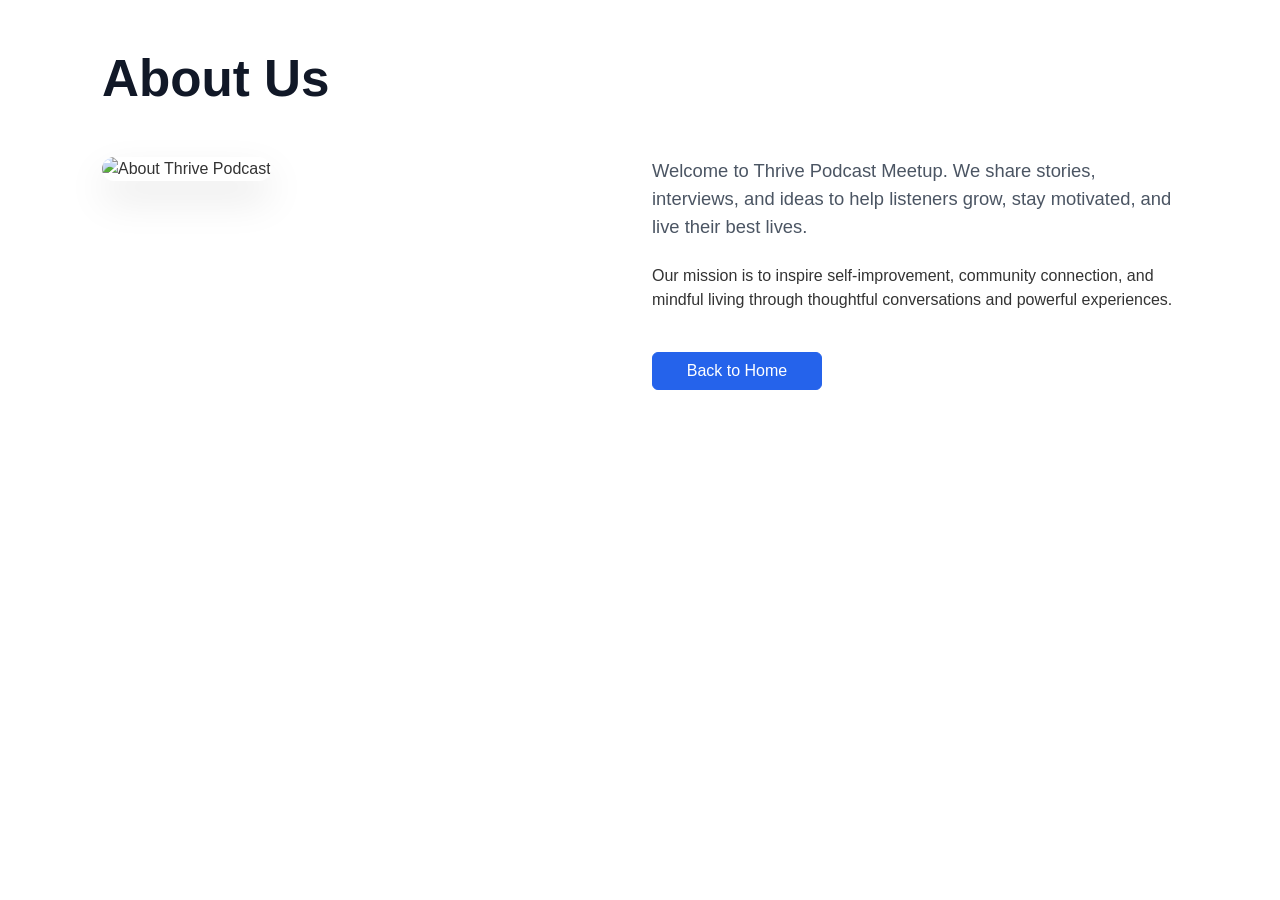
==== about.html @ 92c032d2 "podcast" ====
<!DOCTYPE html>
<html lang="en">
    <head>
        <meta charset="UTF-8">
        <meta name="viewport" content="width=device-width, initial-scale=1.0">
        <link href="https://cdn.jsdelivr.net/npm/bootstrap@5.3.7/dist/css/bootstrap.min.css" rel="stylesheet">
        <link rel="stylesheet" href="index.css">
        <title>About Us - Thrive Podcast Meetup</title>
    </head>
    <body>
        <div class="container py-5">
            <div class="row align-items-start g-4">
                <h1 class="mb-4">About Us</h1>
                <div class="col-12 col-lg-6">
                    <img src="https://images.unsplash.com/photo-1517248135467-4c7edcad34c4?auto=format&fit=crop&w=1200&q=80" alt="About Thrive Podcast" class="page-image mb-4 rounded-4" />
                </div>
                <div class="col-12 col-lg-6">
                    
                    <p class="lead">Welcome to Thrive Podcast Meetup. We share stories, interviews, and ideas to help listeners grow, stay motivated, and live their best lives.</p>
                    <p>Our mission is to inspire self-improvement, community connection, and mindful living through thoughtful conversations and powerful experiences.</p>
                    <a class="btn btn-primary mt-4" href="index.html">Back to Home</a>
                </div>
            </div>
        </div>
    </body>
    <script src="https://cdn.jsdelivr.net/npm/bootstrap@5.3.7/dist/js/bootstrap.bundle.min.js"></script>
</html>
---- index.css ----
* {
  box-sizing: border-box;
}

body {
  font-family: 'Segoe UI', Tahoma, Geneva, Verdana, sans-serif;
  color: #333;
  margin: 0;
  padding: 0;
}

/* Navbar Styling */
.navbar {
  padding: 1rem 0;
}

.navbar-brand {
  font-size: clamp(1rem, 3vw, 1.3rem);
  font-weight: 700;
  letter-spacing: 0.5px;
}

.logoT {
  color: #ffffff;
  background-color: black;
  font-family: Arial, Helvetica, sans-serif;
  font-size: 24px;
  font-weight: bold;
  padding: 5px 10px;
  border-radius: 5px;
  text-align: center;
  display: inline-block;
  margin-right: 0.5rem;
}

.navbar-nav .nav-link {
  font-size: clamp(0.9rem, 2vw, 1.1rem);
  font-weight: 600;
  margin: 0.5rem 0.5rem;
}

/* Hero Section */
.hero-section {
  padding: 2rem 0 2rem;
}

.hero-left {
  display: flex;
  flex-direction: column;
  gap: 1.5rem;
  margin-bottom: 2rem;
}

.hero-main-image {
  width: 100%;
  max-width: 480px;
  height: auto;
  border-radius: 24px;
  object-fit: cover;
  box-shadow: 0 18px 50px rgba(0, 0, 0, 0.08);
  margin: 0 auto;
}

.hero-right {
  display: flex;
  flex-direction: column;
  justify-content: center;
  gap: 1.5rem;
}

.head {
  font-size: clamp(2rem, 5vw, 4.8rem);
  font-weight: 800;
  line-height: 1.1;
  letter-spacing: -0.04em;
  margin: 0;
}

.para_0 {
  font-size: clamp(1rem, 2vw, 1.2rem);
  font-weight: 500;
  color: #4a4a4a;
  line-height: 1.8;
  margin: 0 0 1.5rem;
}

.episode-card {
  display: flex;
  align-items: center;
  gap: 1rem;
  padding: 1rem;
  border-radius: 20px;
  background: #ffffff;
  border: 1px solid rgba(0, 0, 0, 0.06);
  box-shadow: 0 20px 40px rgba(0, 0, 0, 0.04);
}

.episode-image {
  width: 100px;
  height: 100px;
  border-radius: 16px;
  object-fit: cover;
  flex-shrink: 0;
}

/* Episode artwork: mobile-first small, larger on desktops */
.tata {
  width: 56px;
  height: auto;
  border-radius: 12px;
  object-fit: cover;
  flex-shrink: 0;
}

@media (min-width: 992px) {
  .tata {
    width: 140px;
  }
}

.episode-text {
  min-width: 0;
  flex: 1;
}

.para_1 {
  font-size: clamp(0.95rem, 2vw, 1.05rem);
  font-weight: 700;
  margin: 0 0 0.5rem;
}

.episode-description {
  margin: 0;
  color: #6b6b6b;
  font-size: clamp(0.9rem, 1.5vw, 1rem);
  line-height: 1.6;
}

.action-row {
  display: flex;
  flex-direction: column;
  gap: 1rem;
  margin-top: 1.5rem;
}

.play-btn {
  border-radius: 999px;
  padding: 0.75rem 1.25rem;
  font-weight: 700;
  font-size: clamp(0.9rem, 2vw, 1rem);
  box-shadow: 0 18px 40px rgba(37, 99, 235, 0.18);
  width: 80px;
  display: flex;
  height:40px;
  align-items: center;
  gap: 0.5rem;
}
.tata{
  /* keep default sizing from earlier rules; avoid forcing a fixed height */
  height: 130px;
  width: auto;
  border-radius: 10px;
}
.button_style{
  background-color:#ddf5d5;
  border-width:0px;
  color:black;
  border-radius:20px;
  padding:10px 20px;
  font-weight:bold;
  width: fit-content;
  text-decoration: none;
}

.bg-con{
  background-color:#ffffff;
  display: flex;
  flex-direction: column;
  gap: 0.75rem;
  padding: 1rem;
  border-radius: 12px;
  box-shadow: 0 4px 12px rgba(0, 0, 0, 0.08);
  height: 100%;
}

.playepi{
  width: 100%;
  aspect-ratio: 1 / 1;
  object-fit: cover;
  border-radius: 8px;
}

.podcast-cards-section {
  padding: 2rem 0;
}

@media (max-width: 768px) {
  .podcast-cards-section {
    padding: 1.5rem 0;
  }
  
  .bg-con {
    padding: 0.75rem;
    gap: 0.5rem;
  }
  
  .button_style {
    padding: 8px 16px;
    font-size: 0.85rem;
  }
}

@media (max-width: 576px) {
  .bg-con {
    padding: 0.75rem;
  }
  
  .button_style {
    padding: 8px 16px;
    font-size: 0.8rem;
  }
}
.listen-on {
  display: flex;
  align-items: center;
  gap: 1rem;
  flex-wrap: wrap;
}

.listen-label {
  font-size: clamp(0.9rem, 2vw, 1rem);
  font-weight: 700;
  color: #444;
}

.platform-icon {
  width: 36px;
  height: 36px;
  object-fit: contain;
}

.stat-card {
  background: #ffffff;
  padding: 1.5rem 1rem;
  border-radius: 16px;
  box-shadow: 0 12px 30px rgba(0, 0, 0, 0.08);
  text-align: center;
}

.stat-card-alt {
  background: #f5f5f5;
}

.stat-label {
  font-size: 0.9rem;
  color: #888;
  margin: 0 0 0.5rem;
}

.stat-value {
  font-size: clamp(1.5rem, 3vw, 2rem);
  font-weight: 800;
  margin: 0;
  color: #2563eb;
}

.stats-row {
  display: grid;
  grid-template-columns: 1fr 1fr;
  gap: 1rem;
}

/* Meetup Section */
.meetup-section {
  padding: 2rem 0;
}

.meetup-image-wrap {
  text-align: center;
  margin-bottom: 2rem;
}

.meeting_image {
  width: 100%;
  height: auto;
  border-radius: 20px;
  object-fit: cover;
  box-shadow: 0 18px 50px rgba(0, 0, 0, 0.08);
}

.meetup-details {
  display: flex;
  flex-direction: column;
  gap: 1.5rem;
}

.head_meet {
  font-size: clamp(1.8rem, 4vw, 2.8rem);
  font-weight: 700;
  text-align: center;
  text-align: sm-start;
  margin: 0;
}

.gallery-grid {
  display: flex;
  flex-wrap: nowrap;
  justify-content: center;
  gap: 1rem;
  margin: 1.5rem 0;
  align-items: center;
}

.meet_1 {
  flex: 1;
  min-width: 0;
  aspect-ratio: 4 / 3;
  border-radius: 10px;
  object-fit: cover;
  box-shadow: 0 8px 24px rgba(0, 0, 0, 0.1);
}

/* Team Section */
.team-section {
  padding: 2rem 0;
}

.bg-color_all {
  background-color: #ddf5d5;
  border-radius: 15px;
  display: flex;
  flex-direction: column;
  transition: transform 0.3s ease, box-shadow 0.3s ease;
}

.bg-color_all:hover {
  transform: translateY(-8px);
  box-shadow: 0 20px 40px rgba(0, 0, 0, 0.1);
}

.ethan {
  font-size: clamp(1.3rem, 3vw, 1.8rem);
  font-weight: 700;
  color: #000;
  margin: 0;
}

.para_ethan {
  color: #000;
  font-size: clamp(0.9rem, 1.5vw, 1.05rem);
  line-height: 1.7;
  margin: 0;
}

.images {
  width: 100%;
  height: auto;
  border-radius: 10px;
  object-fit: cover;
  margin-top: 1rem;
}

/* Live Section */
.live-section {
  padding: 2rem 0;
  margin-bottom: 2rem;
}

.badge-text {
  display: inline-block;
  background: #eef4ff;
  color: #2563eb;
  border-radius: 999px;
  padding: 0.45rem 1rem;
  font-weight: 700;
  letter-spacing: 0.02em;
  font-size: 0.85rem;
  margin-bottom: 1rem;
}

.meetup-title {
  font-size: clamp(1.8rem, 4vw, 3.5rem);
  font-weight: 800;
  margin: 0 0 1rem;
}

.live-card {
  background: #f9f9f9;
  border: 1px solid #eee;
}

.meta-card {
  display: flex;
  justify-content: space-between;
  padding: 1rem;
  background: #fff;
  border-radius: 10px;
  font-size: clamp(0.9rem, 1.5vw, 1rem);
}

.meta-card strong {
  color: #333;
  font-weight: 700;
}

.meta-card span {
  color: #666;
  margin-left: 0.5rem;
}

.meetup-btn {
  border-radius: 999px;
  padding: 0.85rem 1.5rem;
  font-weight: 700;
  font-size: clamp(0.9rem, 1.5vw, 1rem);
  box-shadow: 0 18px 40px rgba(37, 99, 235, 0.18);
}

.live-note {
  font-size: clamp(0.85rem, 1.5vw, 0.95rem);
  color: #666;
}

/* Mobile Responsive - Extra Small Devices (up to 576px) */
@media (max-width: 575.98px) {
  .container {
    padding: 0 1rem;
  }

  .navbar {
    padding: 0.75rem 0;
  }

  .hero-section {
    padding: 1rem 0;
  }

  .hero-left,
  .hero-right {
    gap: 1rem;
  }

  .episode-card {
    flex-direction: column;
    text-align: left;
    padding: 0.75rem;
  }

  .episode-image,
  .tata {
    width: 80px;
    height: 80px;
    object-fit: cover;
    margin: 0 0 0.5rem 0;
  }

  .action-row {
    flex-direction: column;
    align-items: stretch;
  }

  .play-btn {
    width: 100%;
    justify-content: center;
  }

  .listen-on {
    justify-content: center;
  }

  .meet_1 {
    flex: 1;
    min-width: 0;
    aspect-ratio: 4 / 3;
  }

  .stats-row {
    margin-top: 1rem;
  }

  .meetup-section {
    padding: 1.5rem 0;
  }

  .head_meet {
    text-align: center;
  }

  .gallery-grid {
    justify-content: center;
  }

  .team-section {
    padding: 1.5rem 0;
  }

  .bg-color_all {
    margin: 0 0 1rem;
    padding: 1.5rem !important;
  }

  .live-section {
    padding: 1.5rem 0;
  }

  .meta-card {
    flex-direction: column;
    gap: 0.5rem;
  }
}

/* Tablet Devices (576px to 991px) */
@media (min-width: 576px) and (max-width: 991.98px) {
  .container {
    padding: 0 1.5rem;
  }

  .hero-section {
    padding: 2rem 0;
  }

  .episode-card {
    padding: 1.25rem;
  }

  .episode-image {
    width: 100px;
    height: 100px;
  }

  .meet_1 {
    flex: 1;
    min-width: 0;
    aspect-ratio: 4 / 3;
  }

  .meetup-section {
    padding: 2rem 0;
  }

  .gallery-grid {
    gap: 1rem;
  }

  .bg-color_all {
    margin: 0;
  }

  .head_meet {
    text-align: left;
  }
}

/* Desktop/Laptop (992px and above) */
@media (min-width: 992px) {
  .container {
    padding: 0 2rem;
  }

  .hero-section {
    padding: 4rem 0 2rem;
  }

  .hero-left {
    gap: 1.8rem;
  }

  .hero-right {
    gap: 1.8rem;
  }

  .action-row {
    flex-direction: row;
    align-items: center;
  }

  .play-btn {
    width: auto;
  }

  .episode-card {
    padding: 1.5rem;
  }

  .meetup-section {
    padding: 3rem 0 2rem;
  }

  .meet_1 {
    flex: 1;
    min-width: 0;
    aspect-ratio: 4 / 3;
  }

  .gallery-grid {
    justify-content: flex-start;
  }

  .head_meet {
    text-align: left;
  }

  .team-section {
    padding: 3rem 0;
  }

  .bg-color_all {
    margin: 0;
  }

  .live-section {
    padding: 3rem 0;
  }
}

/* Touch-Friendly Button Sizes for Mobile */
@media (hover: none) and (pointer: coarse) {
  .play-btn,
  .meetup-btn {
    padding: 1rem 1.5rem;
    min-height: 48px;
  }
}

/* Print Stylesheet */
@media print {
  .navbar,
  .play-btn,
  .meetup-btn,
  .listen-on {
    display: none;
  }
}

.ethan{
  color:black;
  text-align:center;
  font-size:25px;
  font-weight: bold;
  padding:10px;
}
.images{
  height:200px;
  width:100%;
  border-radius:10px;
}
.meta-card {
  display: flex;
  flex-direction: column;
  gap: 0.35rem;
  padding: 1rem 1.2rem;
  border-radius: 20px;
  background: #e3f2fd;
  border: 1px solid rgba(37, 99, 235, 0.12);
}
.meta-card strong {
  color: #111827;
}
.meta-card span {
  color: #374151;
}
.meetup-btn {
  width: fit-content;
  border-radius: 999px;
  padding: 0.95rem 1.7rem;
}
.meetup-gallery {
  border-top: 1px solid #e5e7eb;
  padding-top: 2rem;
}
.gallery-title {
  margin: 0;
  font-size: 1.75rem;
  font-weight: 700;
}
.gallery-nav .icon-btn {
  border: 1px solid #d1d5db;
  background: #fff;
  color: #111827;
  width: 42px;
  height: 42px;
  border-radius: 50%;
  display: inline-flex;
  align-items: center;
  justify-content: center;
}
.gallery-row {
  gap: 1rem;
}
.meeting_image {
  width: 100%;
  max-width: 560px;
  height: auto;
  border-radius: 24px;
}
.meet {
  height: 140px;
  width: 140px;
  border-radius: 18px;
  margin: 0;
  object-fit: cover;
}

.live-section {
  padding-bottom: 2rem;
}

.live-card {
  background: #ffffff;
  border-radius: 24px;
  box-shadow: 0 24px 60px rgba(15, 23, 42, 0.08);
}

.live-note {
  margin: 0;
  color: #4b5563;
  font-size: 1rem;
  max-width: 520px;
}

.stat-card {
  background-color: #f2f2f2;
  border-radius: 24px;
  padding: 1.5rem 1.4rem;
  min-height: 140px;
 
  display: flex;
  flex-direction: column;
  justify-content: center;
}
.stat-card-alt {
  background-color: #cbe6d4;
}
.stat-label {
  margin: 0 0 0.5rem;
  font-size: 0.95rem;
  font-weight: 600;
  color: #666;
}
.stat-value {
  margin: 0;
  font-size: 2.4rem;
  line-height: 1;
  font-weight: 800;
}
.bg-color,
.bg-color_1,
.head_340,
.para_340,
.you_image,
.custom {
  display: none;
}
@media (max-width: 1200px) {
  .hero-section {
    padding-top: 3rem;
  }
  .hero-main-image {
    max-height: 620px;
  }
  .stat-card {
    min-height: 130px;
  }
}
@media (max-width: 992px) {
  .hero-section {
    padding-top: 2.5rem;
  }
  .hero-right {
    gap: 1.5rem;
  }
  .episode-card {
    flex-wrap: wrap;
  }
  .episode-image {
    width: 100%;
    max-width: 220px;
  }
  .action-row {
    width: 100%;
    justify-content: flex-start;
  }
  .play-btn {
    width: 100%;
    justify-content: center;
  }
  .meeting_image {
    max-width: 100%;
  }
}
@media (max-width: 768px) {
  .gallery-grid {
    justify-content: center;
  }
  .meet_1 {
    flex: 1;
    min-width: 0;
    aspect-ratio: 4 / 3;
  }
  .hero-section {
    padding-top: 2rem;
  }
  .hero-left,
  .hero-right {
    gap: 1.3rem;
  }
  .episode-card {
    flex-direction: column;
    align-items: stretch;
  }
  .hero-main-image {
    border-radius: 20px;
  }
  .listen-on {
    justify-content: flex-start;
  }
}
@media (max-width: 576px) {
  .hero-section {
    padding-top: 1.5rem;
  }
  .hero-left,
  .hero-right {
    gap: 1rem;
  }
  .head {
    font-size: 2.3rem;
  }
  .head_meet {
    font-size: 2rem;
  }
  .para_0 {
    font-size: 1rem;
    max-width: 100%;
  }
  .episode-card {
    padding: 1rem;
    gap: 0.9rem;
    flex-direction: column;
    align-items: stretch;
  }
  .episode-image {
    width: 100%;
    max-width: 100%;
    height: auto;
  }
  .listen-on {
    justify-content: flex-start;
    width: 100%;
  }
  .play-btn {
    width: 100%;
    justify-content: center;
  }
  .stat-card {
    padding: 1.2rem 1rem;
    min-height: auto;
  }
  .stats-row {
    display: grid;
    grid-template-columns: 1fr;
    gap: 1rem;
  }
  .navbar-brand {
    font-size: 1.1rem;
  }
  .navbar-nav .nav-link {
    font-size: 0.95rem;
  }
  .platform-icon {
    width: 30px;
    height: 30px;
  }
  .meet_1 {
    width: 100%;
  }
}
@media (min-width: 1400px) {
  .hero-section {
    padding: 5rem 0 3rem;
  }
  .hero-main-image {
    max-height: 620px;
  }
  .meeting_image {
    max-width: 520px;
  }
  .head {
    font-size: clamp(3.2rem, 4vw, 5.2rem);
  }
  .stat-card {
    padding: 1.75rem 1.6rem;
    min-height: 160px;
  }
}
.color_43{
  color:black;
}

.page-image {
  width: 100%;
  max-width: 900px;
  height: auto;
  object-fit: cover;
  box-shadow: 0 18px 40px rgba(0, 0, 0, 0.1);
}

@media (min-width: 1400px) {
  .page-image {
    max-width: 760px;
  }
}

/* New page styling for about/blog/collaborate/live pages */
.container.py-5 {
  padding-top: 4rem;
  padding-bottom: 4rem;
}

.container.py-5 h1 {
  font-size: clamp(2.5rem, 4vw, 3.4rem);
  font-weight: 800;
  color: #111827;
  margin-bottom: 1rem;
}

.container.py-5 p.lead {
  font-size: clamp(1rem, 1.5vw, 1.15rem);
  color: #4b5563;
  max-width: 760px;
  margin-bottom: 1.5rem;
}

.container.py-5 ul {
  margin: 1rem 0 1.5rem 1.3rem;
  padding-left: 0;
  color: #4b5563;
}

.container.py-5 ul li {
  margin-bottom: 0.75rem;
  line-height: 1.8;
}

.container.py-5 a.btn {
  min-width: 170px;
}

.container.py-5 a.btn.btn-primary {
  background-color: #2563eb;
  border-color: #2563eb;
}

.container.py-5 a.btn.btn-primary:hover {
  background-color: #1d4ed8;
  border-color: #1d4ed8;
}
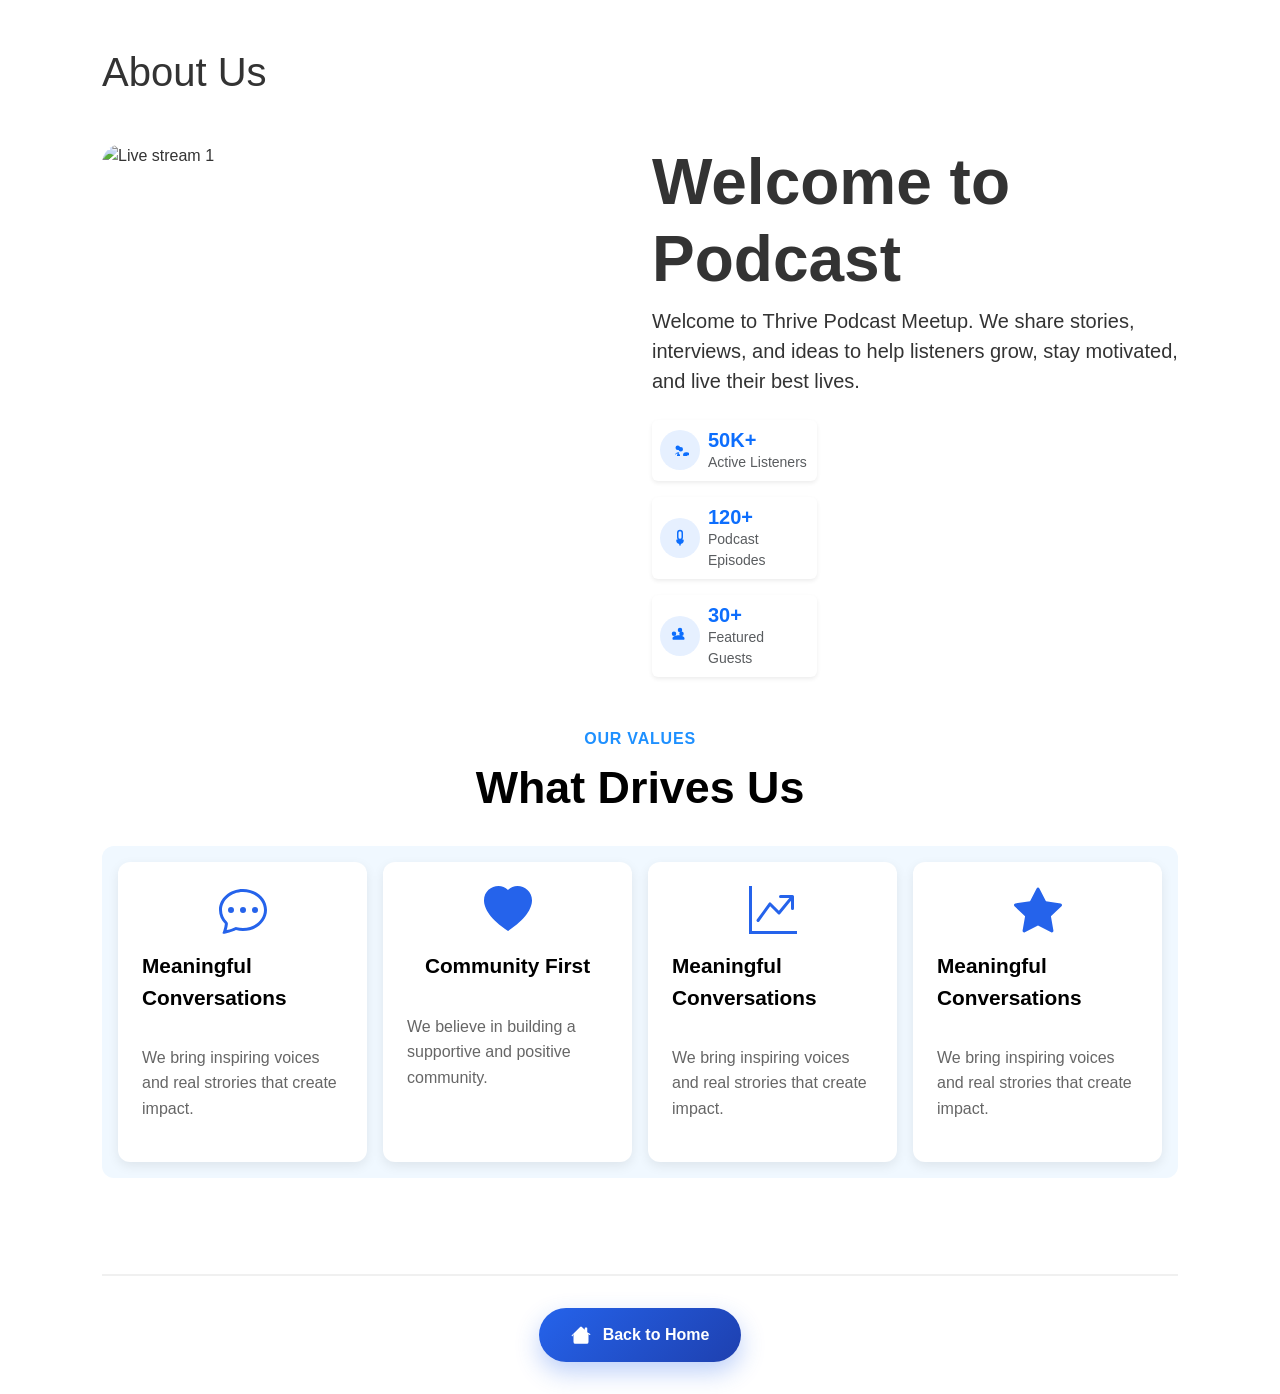
==== commit db095700: "Updated podcast website" ====
--- a/about.html
+++ b/about.html
@@ -12,14 +12,130 @@
             <div class="row align-items-start g-4">
                 <h1 class="mb-4">About Us</h1>
                 <div class="col-12 col-lg-6">
-                    <img src="https://images.unsplash.com/photo-1517248135467-4c7edcad34c4?auto=format&fit=crop&w=1200&q=80" alt="About Thrive Podcast" class="page-image mb-4 rounded-4" />
+                    <div id="carouselExampleControls" class="carousel slide" data-bs-ride="carousel">
+                      <div class="carousel-inner">
+                        <div class="carousel-item active">
+                          <img src="https://res.cloudinary.com/dxd5ujuu9/image/upload/v1781422920/Screenshot_2026-06-14-13-10-06-31_96b26121e545231a3c569311a54cda96_tvvhdy.jpg" class="d-block w-100 carousel-img" alt="Live stream 1">
+                        </div>
+                        <div class="carousel-item">
+                          <img src="https://res.cloudinary.com/dxd5ujuu9/image/upload/v1781422923/Screenshot_2026-06-14-13-09-04-28_96b26121e545231a3c569311a54cda96_chlki4.jpg" class="d-block w-100 carousel-img" alt="Live stream 2">
+                        </div>
+                        <div class="carousel-item">
+                          <img src="https://res.cloudinary.com/dxd5ujuu9/image/upload/v1781422924/Screenshot_2026-06-14-13-10-46-87_96b26121e545231a3c569311a54cda96_hxrvmf.jpg" class="d-block w-100 carousel-img" alt="Live stream 3">
+                        </div>
+                      </div>
+                      <button class="carousel-control-prev" type="button" data-bs-target="#carouselExampleControls" data-bs-slide="prev">
+                        <span class="carousel-control-prev-icon" aria-hidden="true"></span>
+                        <span class="visually-hidden">Previous</span>
+                      </button>
+                      <button class="carousel-control-next" type="button" data-bs-target="#carouselExampleControls" data-bs-slide="next">
+                        <span class="carousel-control-next-icon" aria-hidden="true"></span>
+                        <span class="visually-hidden">Next</span>
+                      </button>
+                    </div>
                 </div>
                 <div class="col-12 col-lg-6">
-                    
+                    <div>
+                    <h1 class="display-3 podcast">Welcome to Podcast
+                    </h1>
                     <p class="lead">Welcome to Thrive Podcast Meetup. We share stories, interviews, and ideas to help listeners grow, stay motivated, and live their best lives.</p>
-                    <p>Our mission is to inspire self-improvement, community connection, and mindful living through thoughtful conversations and powerful experiences.</p>
-                    <a class="btn btn-primary mt-4" href="index.html">Back to Home</a>
+                    </div>
+                    <div class="d-flex flex-column g-3 my-4 about-stats-row" style="max-width: 600px;">
+                        <div class="m-2">
+                            <div class="card shadow-sm border-0">
+                                <div class="card-body d-flex align-items-center gap-2 p-2">
+                                    <div class="bg-primary bg-opacity-10 text-primary rounded-circle d-flex align-items-center justify-content-center flex-shrink-0" style="width:2.5rem; height:2.5rem;">
+                                        <svg xmlns="http://www.w3.org/2000/svg" width="18" height="18" fill="currentColor" viewBox="0 0 24 24" aria-hidden="true">
+                                            <path d="M16 11a3 3 0 1 0-6 0 3 3 0 0 0 6 0Zm6 8a1 1 0 0 1-1 1h-4a1 1 0 0 1-1-1 4 4 0 0 1 4-4h1a4 4 0 0 1 4 4Zm-16 0a4 4 0 0 1 4-4H10a1 1 0 0 1 1 1 1 1 0 0 1-1 1H6a1 1 0 0 1-1-1Zm6-10a3 3 0 1 0-6 0 3 3 0 0 0 6 0Zm-2 8a2 2 0 0 0-2 2v1h4v-1a2 2 0 0 0-2-2Z"/>
+                                        </svg>
+                                    </div>
+                                    <div>
+                                        <h5 class="mb-0 text-primary fw-bold">50K+</h5>
+                                        <p class="mb-0 text-muted small">Active Listeners</p>
+                                    </div>
+                                </div>
+                            </div>
+                        </div>
+                        <div class="m-2">
+                            <div class="card shadow-sm border-0">
+                                <div class="card-body d-flex align-items-center gap-2 p-2">
+                                    <div class="bg-primary bg-opacity-10 text-primary rounded-circle d-flex align-items-center justify-content-center flex-shrink-0" style="width:2.5rem; height:2.5rem;">
+                                        <svg xmlns="http://www.w3.org/2000/svg" width="18" height="18" fill="currentColor" viewBox="0 0 24 24" aria-hidden="true">
+                                            <path d="M12 1a4 4 0 0 0-4 4v6a4 4 0 0 0 8 0V5a4 4 0 0 0-4-4Zm2 10a2 2 0 0 1-4 0V5a2 2 0 0 1 4 0v6Zm-6 3a1 1 0 0 0-1 1 5 5 0 0 0 4 4.9V22h2v-2.1a5 5 0 0 0 4-4.9 1 1 0 0 0-1-1H8Z"/>
+                                        </svg>
+                                    </div>
+                                    <div>
+                                        <h5 class="mb-0 text-primary fw-bold">120+</h5>
+                                        <p class="mb-0 text-muted small">Podcast Episodes</p>
+                                    </div>
+                                </div>
+                            </div>
+                        </div>
+                        <div class="m-2">
+                            <div class="card shadow-sm border-0">
+                                <div class="card-body d-flex align-items-center gap-2 p-2">
+                                    <div class="bg-primary bg-opacity-10 text-primary rounded-circle d-flex align-items-center justify-content-center flex-shrink-0" style="width:2.5rem; height:2.5rem;">
+                                        <svg xmlns="http://www.w3.org/2000/svg" width="18" height="18" fill="currentColor" viewBox="0 0 24 24" aria-hidden="true">
+                                            <path d="M12 7a3 3 0 1 0 0-6 3 3 0 0 0 0 6Zm5 2a3 3 0 1 0-6 0 3 3 0 0 0 6 0Zm-10 0a3 3 0 1 0-6 0 3 3 0 0 0 6 0Zm3 2c-2.7 0-8 1.3-8 4v1a1 1 0 0 0 1 1h14a1 1 0 0 0 1-1v-1c0-2.7-5.3-4-8-4Z"/>
+                                        </svg>
+                                    </div>
+                                    <div>
+                                        <h5 class="mb-0 text-primary fw-bold">30+</h5>
+                                        <p class="mb-0 text-muted small">Featured Guests</p>
+                                    </div>
+                                </div>
+                            </div>
+                        </div>
+                    </div>
+        
                 </div>
+            </div>
+            <div class="col-12">
+                <p class="our-text mt-4">OUR VALUES</p>
+                <p class="drives-head">What Drives Us</p>
+            <div class=" background-podcast d-flex about-values-row">
+            <div class="container1 m-2 col-12 col-md-6 col-lg-3">
+                <svg xmlns="http://www.w3.org/2000/svg" width="30" height="30" fill="currentColor" class="bi bi-chat-dots msgicon" viewBox="0 0 16 16">
+                   <path d="M5 8a1 1 0 1 1-2 0 1 1 0 0 1 2 0m4 0a1 1 0 1 1-2 0 1 1 0 0 1 2 0m3 1a1 1 0 1 0 0-2 1 1 0 0 0 0 2"/>
+                   <path d="m2.165 15.803.02-.004c1.83-.363 2.948-.842 3.468-1.105A9 9 0 0 0 8 15c4.418 0 8-3.134 8-7s-3.582-7-8-7-8 3.134-8 7c0 1.76.743 3.37 1.97 4.6a10.4 10.4 0 0 1-.524 2.318l-.003.011a11 11 0 0 1-.244.637c-.079.186.074.394.273.362a22 22 0 0 0 .693-.125m.8-3.108a1 1 0 0 0-.287-.801C1.618 10.83 1 9.468 1 8c0-3.192 3.004-6 7-6s7 2.808 7 6-3.004 6-7 6a8 8 0 0 1-2.088-.272 1 1 0 0 0-.711.074c-.387.196-1.24.57-2.634.893a11 11 0 0 0 .398-2"/>
+                </svg>
+                <p class="meaningtext">Meaningful Conversations</p>
+                <p class="webring">We bring inspiring voices and real strories that create impact.</p>
+            </div>
+            <div class="container1 m-2 col-12 col-md-6 col-lg-3">
+                <svg xmlns="http://www.w3.org/2000/svg" width="20" height="20" fill="currentColor" class="bi bi-heart-fill msgicon" viewBox="0 0 16 16">
+                <path fill-rule="evenodd" d="M8 1.314C12.438-3.248 23.534 4.735 8 15-7.534 4.736 3.562-3.248 8 1.314"/>
+                </svg>
+                <p class="meaningtext">Community First</p>
+                <p class="webring">We believe in building a supportive and positive community.</p>
+            </div>
+            <div class="container1 m-2 col-12 col-md-6 col-lg-3">
+                <svg xmlns="http://www.w3.org/2000/svg" width="20" height="20" fill="currentColor" class="bi bi-graph-up-arrow msgicon" viewBox="0 0 16 16">
+                 <path fill-rule="evenodd" d="M0 0h1v15h15v1H0zm10 3.5a.5.5 0 0 1 .5-.5h4a.5.5 0 0 1 .5.5v4a.5.5 0 0 1-1 0V4.9l-3.613 4.417a.5.5 0 0 1-.74.037L7.06 6.767l-3.656 5.027a.5.5 0 0 1-.808-.588l4-5.5a.5.5 0 0 1 .758-.06l2.609 2.61L13.445 4H10.5a.5.5 0 0 1-.5-.5"/>
+                </svg>
+                <p class="meaningtext">Meaningful Conversations</p>
+                <p class="webring">We bring inspiring voices and real strories that create impact.</p>
+            </div>
+            <div class="container1 m-2 col-12 col-md-6 col-lg-3">
+                <svg xmlns="http://www.w3.org/2000/svg" width="20" height="20" fill="currentColor" class="bi bi-star-fill msgicon" viewBox="0 0 16 16">
+  <path d="M3.612 15.443c-.386.198-.824-.149-.746-.592l.83-4.73L.173 6.765c-.329-.314-.158-.888.283-.95l4.898-.696L7.538.792c.197-.39.73-.39.927 0l2.184 4.327 4.898.696c.441.062.612.636.282.95l-3.522 3.356.83 4.73c.078.443-.36.79-.746.592L8 13.187l-4.389 2.256z"/>
+</svg>
+                <p class="meaningtext">Meaningful Conversations</p>
+                <p class="webring">We bring inspiring voices and real strories that create impact.</p>
+            </div>
+            </div>
+            </div>
+        </div>
+
+        <!-- Back to Home Section -->
+        <div class="container">
+            <div class="back-home-section">
+                <a href="index.html" class="back-home-btn">
+                    <svg xmlns="http://www.w3.org/2000/svg" width="20" height="20" fill="currentColor" class="bi bi-house-fill" viewBox="0 0 16 16">
+                        <path d="M8.707 1.5a1 1 0 0 0-1.414 0L.646 8.146a.5.5 0 0 0 .708.708L2 7.207V13.5A1.5 1.5 0 0 0 3.5 15h9a1.5 1.5 0 0 0 1.5-1.5V7.207l.646.647a.5.5 0 0 0 .708-.708L13 5.793V2.5a.5.5 0 0 0-.5-.5h-1a.5.5 0 0 0-.5.5v1.293L8.707 1.5Z"/>
+                    </svg>
+                    Back to Home
+                </a>
             </div>
         </div>
     </body>
--- a/index.css
+++ b/index.css
@@ -1,5 +1,9 @@
 * {
   box-sizing: border-box;
+}
+
+html {
+  scroll-behavior: smooth;
 }
 
 body {
@@ -7,6 +11,13 @@
   color: #333;
   margin: 0;
   padding: 0;
+  overflow-x: hidden;
+}
+
+.container {
+  width: 100%;
+  padding-left: clamp(1rem, 3vw, 2rem);
+  padding-right: clamp(1rem, 3vw, 2rem);
 }
 
 /* Navbar Styling */
@@ -44,13 +55,26 @@
   padding: 2rem 0 2rem;
 }
 
+.background-pod {
+  margin-top: 1.5rem;
+  width: 100%;
+}
+.podcast{
+  font-weight: 600;
+}
+.collab-card {
+  min-height: 150px;
+}
+
 .hero-left {
   display: flex;
   flex-direction: column;
   gap: 1.5rem;
   margin-bottom: 2rem;
 }
-
+#cards-2{
+  background-color:#f0f8ff;
+}
 .hero-main-image {
   width: 100%;
   max-width: 480px;
@@ -93,6 +117,8 @@
   background: #ffffff;
   border: 1px solid rgba(0, 0, 0, 0.06);
   box-shadow: 0 20px 40px rgba(0, 0, 0, 0.04);
+  min-width: 0;
+  flex-wrap: wrap;
 }
 
 .episode-image {
@@ -154,6 +180,11 @@
   height:40px;
   align-items: center;
   gap: 0.5rem;
+}
+.carousel-img{
+  border-radius:20px;
+  height:400px;
+  object-fit:cover;
 }
 .tata{
   /* keep default sizing from earlier rules; avoid forcing a fixed height */
@@ -279,7 +310,23 @@
   text-align: center;
   margin-bottom: 2rem;
 }
-
+.text-our{
+  color:black;
+  font-size:25px;
+  font-weight: bold;
+  text-align:center;
+}
+.our-text{
+  color:#1e90ff;
+  font-weight:bold;
+  font-size:30px;
+  text-align:center;
+  padding:10px;
+}
+.cards{
+  background-color:#f0f8ff;
+  border-radius:15px;
+}
 .meeting_image {
   width: 100%;
   height: auto;
@@ -507,6 +554,29 @@
     flex-direction: column;
     gap: 0.5rem;
   }
+
+  /* Clean Line-by-Line Stacking */
+  .hero-section .row {
+    display: flex;
+    flex-direction: column;
+  }
+
+  .hero-left,
+  .hero-right {
+    width: 100%;
+    margin-bottom: 1.5rem;
+  }
+
+  .meetup-section .row {
+    display: flex;
+    flex-direction: column;
+  }
+
+  .meetup-image-wrap,
+  .meetup-details {
+    width: 100%;
+    margin-bottom: 1.5rem;
+  }
 }
 
 /* Tablet Devices (576px to 991px) */
@@ -548,6 +618,34 @@
 
   .head_meet {
     text-align: left;
+  }
+
+  /* Clean Line-by-Line Stacking for Tablet */
+  .hero-section .row {
+    display: flex;
+    flex-direction: column;
+  }
+
+  .hero-left,
+  .hero-right {
+    width: 100%;
+    margin-bottom: 2rem;
+  }
+
+  /* Meetup Section - Stacked nicely */
+  .meetup-section .row {
+    display: flex;
+    flex-direction: column;
+  }
+
+  .meetup-image-wrap,
+  .meetup-details {
+    width: 100%;
+    margin-bottom: 2rem;
+  }
+
+  .meetup-image-wrap {
+    text-align: center;
   }
 }
 
@@ -668,290 +766,642 @@
   border-top: 1px solid #e5e7eb;
   padding-top: 2rem;
 }
-.gallery-title {
+
+/* Live Events Page Styles */
+.together {
+  background-color: #eef4ff;
+  color: #2563eb;
+  border: none;
+  border-radius: 20px;
+  padding: 0.5rem 1rem;
+  font-weight: 700;
+  font-size: 0.9rem;
+  display: flex;
+  align-items: center;
+  gap: 0.5rem;
+  cursor: pointer;
+  transition: all 0.3s ease;
+}
+
+.together:hover {
+  background-color: #dde8ff;
+  transform: translateY(-2px);
+}
+
+.lead-a {
+  font-size: clamp(1rem, 2vw, 1.2rem);
+  font-weight: 500;
+  color: #4a4a4a;
+  line-height: 1.8;
+  margin: 1rem 0;
+}
+
+.meaningtext {
+  font-size: clamp(1rem, 2vw, 1.1rem);
+  font-weight: 700;
+  color: #000;
+}
+
+.webring {
+  font-size: clamp(0.9rem, 1.5vw, 1rem);
+  color: #666;
+  line-height: 1.6;
+}
+
+.color-primary {
+  color: #2563eb;
+}
+
+.ways-text {
+  font-size: clamp(1.8rem, 4vw, 2.8rem);
+  font-weight: 800;
+  color: #000;
+  margin: 1.5rem 0 1rem;
+  text-align: center;
+}
+
+.guest-podcaast {
+  font-size: clamp(1.1rem, 2vw, 1.4rem);
+  font-weight: 700;
+  color: #000;
   margin: 0;
-  font-size: 1.75rem;
+}
+
+.background-pod {
+  background-color: #f9f9f9;
+  border-radius: 16px;
+  padding: clamp(1.5rem, 3vw, 2rem);
+  margin: 2rem 0;
+}
+
+.collab-card {
+  background-color: #fff;
+  border-radius: 16px;
+  padding: 1.5rem;
+  display: flex;
+  flex-direction: column;
+  gap: 1rem;
+  box-shadow: 0 4px 12px rgba(0, 0, 0, 0.08);
+  transition: all 0.3s ease;
+  text-align: center;
+  min-height: 200px;
+}
+
+.collab-card:hover {
+  transform: translateY(-4px);
+  box-shadow: 0 8px 20px rgba(0, 0, 0, 0.12);
+}
+
+/* Carousel Image Responsive */
+.carousel-img {
+  border-radius: 20px;
+  height: clamp(200px, 60vw, 400px);
+  object-fit: cover;
+  width: 100%;
+}
+
+/* Responsive Media Queries for Collaborate Page */
+/* Mobile Devices (up to 575px) */
+@media (max-width: 575.98px) {
+  .together {
+    width: 100%;
+    justify-content: center;
+    font-size: clamp(0.9rem, 1.5vw, 1rem);
+    padding: 0.6rem 1rem;
+  }
+
+  .ways-text {
+    text-align: center;
+    margin: 1rem 0;
+  }
+
+  .collab-card {
+    min-height: auto;
+    padding: 1rem;
+    gap: 0.75rem;
+  }
+
+  .background-pod {
+    padding: 1rem;
+    margin: 1.5rem 0;
+  }
+
+  .collaboration-head {
+    text-align: center;
+    font-size: clamp(1.5rem, 3.5vw, 2rem);
+  }
+
+  .para_us {
+    text-align: center;
+    padding: 0 0.5rem;
+  }
+
+  .btn {
+    width: 100%;
+    margin: 0.5rem 0 !important;
+    padding: 0.75rem 1rem !important;
+  }
+
+  .carousel-img {
+    height: clamp(200px, 50vw, 300px);
+  }
+
+  .guest-podcaast {
+    font-size: 1rem;
+  }
+
+  /* Layout Order on Mobile: Images (0) -> Text/Together (1) -> Cards (2) */
+  .row.align-items-start {
+    display: flex;
+    flex-wrap: wrap;
+  }
+
+  /* Carousel/Images - order 0 (first) */
+  .row.align-items-start > .col-12.col-lg-6:nth-child(3) {
+    order: 0;
+    width: 100%;
+    margin-bottom: 1.5rem;
+  }
+
+  /* Text and Together button - order 1 (second) */
+  .row.align-items-start > .col-12.col-lg-6:nth-child(2) {
+    order: 1;
+    width: 100%;
+    margin-bottom: 1.5rem;
+  }
+
+  /* Ways We Can Collaborate cards - order 2 (third) */
+  .row.align-items-start > .col-12:nth-child(4) {
+    order: 2;
+    width: 100%;
+  }
+}
+
+/* Tablet Devices (576px to 991px) */
+@media (min-width: 576px) and (max-width: 991.98px) {
+  .together {
+    width: auto;
+    margin-bottom: 1rem;
+    font-size: 0.95rem;
+  }
+
+  .ways-text {
+    text-align: center;
+    margin: 1.5rem 0 1rem;
+  }
+
+  .collab-card {
+    min-height: 220px;
+    padding: 1.25rem;
+    gap: 0.85rem;
+  }
+
+  .background-pod {
+    padding: 1.5rem;
+    margin: 2rem 0;
+  }
+
+  .collaboration-head {
+    font-size: 2rem;
+  }
+
+  .carousel-img {
+    height: 350px;
+  }
+
+  .guest-podcaast {
+    font-size: 1.2rem;
+  }
+
+  .btn {
+    margin: 0.75rem 0.5rem !important;
+  }
+}
+
+/* Desktop Devices (992px and above) */
+@media (min-width: 992px) {
+  .together {
+    width: auto;
+    font-size: 1rem;
+  }
+
+  .ways-text {
+    text-align: center;
+    font-size: 2.8rem;
+  }
+
+  .collab-card {
+    min-height: 250px;
+    padding: 2rem;
+    gap: 1rem;
+  }
+
+  .background-pod {
+    padding: 2rem;
+    margin: 2.5rem 0;
+  }
+
+  .collaboration-head {
+    font-size: 2.8rem;
+    text-align: left;
+  }
+
+  .para_us {
+    text-align: left;
+  }
+
+  .carousel-img {
+    height: 400px;
+  }
+
+  .guest-podcaast {
+    font-size: 1.4rem;
+  }
+
+  .btn {
+    margin: 0.5rem !important;
+  }
+}
+
+/* Back to Home Button */
+.back-home-btn {
+  background: linear-gradient(135deg, #2563eb 0%, #1e40af 100%);
+  color: #fff;
+  border: none;
+  border-radius: 50px;
+  padding: 0.95rem 2rem;
   font-weight: 700;
-}
-.gallery-nav .icon-btn {
-  border: 1px solid #d1d5db;
-  background: #fff;
-  color: #111827;
-  width: 42px;
-  height: 42px;
-  border-radius: 50%;
+  font-size: clamp(0.9rem, 1.5vw, 1rem);
   display: inline-flex;
   align-items: center;
-  justify-content: center;
-}
-.gallery-row {
+  gap: 0.75rem;
+  cursor: pointer;
+  transition: all 0.3s ease;
+  box-shadow: 0 10px 25px rgba(37, 99, 235, 0.3);
+  text-decoration: none;
+}
+
+.back-home-btn:hover {
+  transform: translateY(-3px);
+  box-shadow: 0 15px 35px rgba(37, 99, 235, 0.4);
+  color: #fff;
+  text-decoration: none;
+}
+
+.back-home-section {
+  text-align: center;
+  padding: 2rem 1rem;
+  margin-top: 3rem;
+  border-top: 2px solid #f0f0f0;
+}
+
+/* ============================================
+   ABOUT PAGE RESPONSIVE STYLES
+   ============================================ */
+
+/* Mobile Devices (up to 575px) */
+@media (max-width: 575.98px) {
+  .display-4 {
+    font-size: clamp(1.5rem, 4vw, 2rem);
+  }
+
+  .lead {
+    font-size: clamp(0.95rem, 1.5vw, 1.1rem);
+  }
+
+  .our-text {
+    font-size: clamp(0.9rem, 1.5vw, 1rem);
+    text-align: center;
+  }
+
+  .drives-head {
+    font-size: clamp(1.5rem, 3.5vw, 2rem);
+    text-align: center;
+  }
+
+  .d-flex.flex-row {
+    display: flex;
+    flex-direction: column;
+    justify-content: center;
+    gap: 1rem;
+    width: 100%;
+  }
+
+  .container1 {
+    width: 100%;
+    text-align: center;
+    padding: 1.5rem 1rem;
+    margin: 0 !important;
+    background-color: #f9f9f9;
+    border-radius: 16px;
+    box-shadow: 0 4px 12px rgba(0, 0, 0, 0.08);
+    transition: all 0.3s ease;
+  }
+
+  .container1:hover {
+    transform: translateY(-4px);
+    box-shadow: 0 8px 20px rgba(0, 0, 0, 0.12);
+  }
+
+  .meaningtext {
+    font-size: clamp(1rem, 2vw, 1.2rem);
+    text-align: center;
+    font-weight: 700;
+    margin: 0.75rem 0;
+  }
+
+  .webring {
+    font-size: clamp(0.9rem, 1.5vw, 1rem);
+    text-align: center;
+    margin: 0;
+    color: #666;
+  }
+
+  .msgicon {
+    display: block;
+    margin: 0 auto 0.75rem;
+    color: #2563eb;
+  }
+
+  .card {
+    margin: 0.5rem 0 !important;
+  }
+
+  h1.display-4 {
+    text-align: center;
+  }
+
+  p.lead {
+    text-align: center;
+  }
+}
+
+/* Tablet Devices (576px to 991px) */
+@media (min-width: 576px) and (max-width: 991.98px) {
+  .display-4 {
+    font-size: 2rem;
+  }
+
+  .lead {
+    font-size: 1.1rem;
+  }
+
+  .our-text {
+    font-size: clamp(0.95rem, 2vw, 1.05rem);
+    text-align: center;
+  }
+
+  .drives-head {
+    font-size: 2.2rem;
+    text-align: center;
+  }
+
+  .d-flex.flex-row {
+    flex-wrap: wrap;
+    justify-content: space-around;
+  }
+
+  .container1 {
+    width: calc(50% - 1rem);
+    padding: 1.5rem;
+    margin: 0.5rem !important;
+    text-align: center;
+  }
+
+  .meaningtext {
+    font-size: 1.2rem;
+  }
+
+  .webring {
+    font-size: 1rem;
+  }
+}
+
+/* Desktop Devices (992px and above) */
+@media (min-width: 992px) {
+  .display-4 {
+    font-size: clamp(2rem, 4vw, 3.5rem);
+  }
+
+  .lead {
+    font-size: 1.25rem;
+  }
+
+  .our-text {
+    font-size: 1.1rem;
+    text-align: center;
+  }
+
+  .drives-head {
+    font-size: 2.8rem;
+    text-align: center;
+  }
+
+  .d-flex.flex-row {
+    flex-wrap: nowrap;
+    justify-content: space-between;
+  }
+
+  .container1 {
+    width: calc(25% - 1rem);
+    padding: 2rem;
+    margin: 0.5rem !important;
+  }
+
+  .meaningtext {
+    font-size: 1.3rem;
+  }
+
+  .webring {
+    font-size: 1rem;
+  }
+}
+
+/* ============================================
+   COLLABORATE PAGE STYLES
+   ============================================ */
+
+.collaboration-head {
+  font-size: clamp(1.8rem, 4vw, 2.8rem);
+  font-weight: 800;
+  color: #000;
+  margin-bottom: 1rem;
+  line-height: 1.2;
+}
+
+.color-purple {
+  color: #8b5cf6;
+}
+
+.para_us {
+  font-size: clamp(0.95rem, 2vw, 1.2rem);
+  font-weight: 500;
+  color: #4a4a4a;
+  line-height: 1.8;
+  margin: 1rem 0;
+}
+
+.share-btn {
+  background-color: #f3e8ff;
+  color: #000;
+  border: none;
+  border-radius: 20px;
+  padding: clamp(0.6rem, 2vw, 0.8rem) clamp(1rem, 3vw, 1.5rem);
+  font-weight: bold;
+  display: inline-flex;
+  align-items: center;
+  gap: 0.5rem;
+  cursor: pointer;
+  transition: all 0.3s ease;
+  font-size: clamp(0.85rem, 1.5vw, 1rem);
+}
+
+.share-btn:hover {
+  background-color: #e9d5ff;
+  transform: translateY(-2px);
+}
+
+/* ============================================
+   BLOG PAGE STYLES
+   ============================================ */
+
+.background-podcast {
+  background-color: #f0f8ff;
+  border-radius: 12px;
+  padding: clamp(0.75rem, 2vw, 1rem);
+  transition: all 0.3s ease;
+}
+
+.background-podcast:hover {
+  background-color: #e6f3ff;
+  box-shadow: 0 4px 12px rgba(37, 99, 235, 0.1);
+}
+
+.list {
+  font-size: clamp(1.2rem, 2.5vw, 1.6rem);
+  font-weight: 800;
+  color: #000;
+  margin: 0;
+}
+
+/* Blog Page Mobile Responsive */
+@media (max-width: 575.98px) {
+  .row.align-items-start {
+    display: flex;
+    flex-wrap: wrap;
+  }
+
+  /* Images/Carousel - order 0 (first) */
+  .row.align-items-start > .col-12.col-lg-6:nth-child(2) {
+    order: 0;
+    width: 100%;
+    margin-bottom: 1.5rem;
+  }
+
+  /* Text Content - order 1 (second) */
+  .row.align-items-start > .col-12.col-lg-6:nth-child(3) {
+    order: 1;
+    width: 100%;
+    margin-bottom: 1.5rem;
+  }
+
+  /* Stats Cards - order 2 (third) */
+  .row.align-items-start > .background-podcast {
+    order: 2;
+    width: 100%;
+  }
+}
+
+/* ============================================
+   ABOUT PAGE STYLES
+   ============================================ */
+
+.about-stats-row {
+  display: flex;
+  flex-direction: column;
   gap: 1rem;
 }
-.meeting_image {
+
+.about-stats-row > div {
   width: 100%;
-  max-width: 560px;
-  height: auto;
-  border-radius: 24px;
-}
-.meet {
-  height: 140px;
-  width: 140px;
-  border-radius: 18px;
-  margin: 0;
-  object-fit: cover;
-}
-
-.live-section {
-  padding-bottom: 2rem;
-}
-
-.live-card {
-  background: #ffffff;
-  border-radius: 24px;
-  box-shadow: 0 24px 60px rgba(15, 23, 42, 0.08);
-}
-
-.live-note {
-  margin: 0;
-  color: #4b5563;
-  font-size: 1rem;
-  max-width: 520px;
-}
-
-.stat-card {
-  background-color: #f2f2f2;
-  border-radius: 24px;
-  padding: 1.5rem 1.4rem;
-  min-height: 140px;
- 
+  margin: 0 !important;
+}
+
+.about-values-row {
   display: flex;
   flex-direction: column;
-  justify-content: center;
-}
-.stat-card-alt {
-  background-color: #cbe6d4;
-}
-.stat-label {
-  margin: 0 0 0.5rem;
-  font-size: 0.95rem;
-  font-weight: 600;
-  color: #666;
-}
-.stat-value {
-  margin: 0;
-  font-size: 2.4rem;
-  line-height: 1;
+  gap: 1rem;
+}
+
+.about-values-row .container1 {
+  width: 100%;
+  margin: 0 !important;
+}
+
+@media (min-width: 768px) {
+  .about-stats-row {
+    flex-direction: row;
+    flex-wrap: wrap;
+  }
+
+  .about-stats-row > div {
+    width: calc(33.333% - 0.67rem);
+  }
+
+  .about-values-row {
+    flex-direction: row;
+    flex-wrap: wrap;
+  }
+
+  .about-values-row .container1 {
+    width: calc(50% - 0.5rem);
+  }
+}
+
+@media (min-width: 992px) {
+  .about-values-row .container1 {
+    width: calc(25% - 0.5rem);
+  }
+}
+
+.our-text {
+  color: #1e90ff;
+  font-weight: bold;
+  font-size: clamp(0.85rem, 1.5vw, 1rem);
+  text-align: center;
+  letter-spacing: 0.05em;
+  margin: 1rem 0 0 !important;
+}
+
+.drives-head {
+  font-size: clamp(1.8rem, 4vw, 2.8rem);
   font-weight: 800;
-}
-.bg-color,
-.bg-color_1,
-.head_340,
-.para_340,
-.you_image,
-.custom {
-  display: none;
-}
-@media (max-width: 1200px) {
-  .hero-section {
-    padding-top: 3rem;
-  }
-  .hero-main-image {
-    max-height: 620px;
-  }
-  .stat-card {
-    min-height: 130px;
-  }
-}
-@media (max-width: 992px) {
-  .hero-section {
-    padding-top: 2.5rem;
-  }
-  .hero-right {
-    gap: 1.5rem;
-  }
-  .episode-card {
-    flex-wrap: wrap;
-  }
-  .episode-image {
-    width: 100%;
-    max-width: 220px;
-  }
-  .action-row {
-    width: 100%;
-    justify-content: flex-start;
-  }
-  .play-btn {
-    width: 100%;
-    justify-content: center;
-  }
-  .meeting_image {
-    max-width: 100%;
-  }
-}
-@media (max-width: 768px) {
-  .gallery-grid {
-    justify-content: center;
-  }
-  .meet_1 {
-    flex: 1;
-    min-width: 0;
-    aspect-ratio: 4 / 3;
-  }
-  .hero-section {
-    padding-top: 2rem;
-  }
-  .hero-left,
-  .hero-right {
-    gap: 1.3rem;
-  }
-  .episode-card {
-    flex-direction: column;
-    align-items: stretch;
-  }
-  .hero-main-image {
-    border-radius: 20px;
-  }
-  .listen-on {
-    justify-content: flex-start;
-  }
-}
-@media (max-width: 576px) {
-  .hero-section {
-    padding-top: 1.5rem;
-  }
-  .hero-left,
-  .hero-right {
-    gap: 1rem;
-  }
-  .head {
-    font-size: 2.3rem;
-  }
-  .head_meet {
-    font-size: 2rem;
-  }
-  .para_0 {
-    font-size: 1rem;
-    max-width: 100%;
-  }
-  .episode-card {
-    padding: 1rem;
-    gap: 0.9rem;
-    flex-direction: column;
-    align-items: stretch;
-  }
-  .episode-image {
-    width: 100%;
-    max-width: 100%;
-    height: auto;
-  }
-  .listen-on {
-    justify-content: flex-start;
-    width: 100%;
-  }
-  .play-btn {
-    width: 100%;
-    justify-content: center;
-  }
-  .stat-card {
-    padding: 1.2rem 1rem;
-    min-height: auto;
-  }
-  .stats-row {
-    display: grid;
-    grid-template-columns: 1fr;
-    gap: 1rem;
-  }
-  .navbar-brand {
-    font-size: 1.1rem;
-  }
-  .navbar-nav .nav-link {
-    font-size: 0.95rem;
-  }
-  .platform-icon {
-    width: 30px;
-    height: 30px;
-  }
-  .meet_1 {
-    width: 100%;
-  }
-}
-@media (min-width: 1400px) {
-  .hero-section {
-    padding: 5rem 0 3rem;
-  }
-  .hero-main-image {
-    max-height: 620px;
-  }
-  .meeting_image {
-    max-width: 520px;
-  }
-  .head {
-    font-size: clamp(3.2rem, 4vw, 5.2rem);
-  }
-  .stat-card {
-    padding: 1.75rem 1.6rem;
-    min-height: 160px;
-  }
-}
-.color_43{
-  color:black;
-}
-
-.page-image {
-  width: 100%;
-  max-width: 900px;
-  height: auto;
-  object-fit: cover;
-  box-shadow: 0 18px 40px rgba(0, 0, 0, 0.1);
-}
-
-@media (min-width: 1400px) {
-  .page-image {
-    max-width: 760px;
-  }
-}
-
-/* New page styling for about/blog/collaborate/live pages */
-.container.py-5 {
-  padding-top: 4rem;
-  padding-bottom: 4rem;
-}
-
-.container.py-5 h1 {
-  font-size: clamp(2.5rem, 4vw, 3.4rem);
-  font-weight: 800;
-  color: #111827;
-  margin-bottom: 1rem;
-}
-
-.container.py-5 p.lead {
-  font-size: clamp(1rem, 1.5vw, 1.15rem);
-  color: #4b5563;
-  max-width: 760px;
-  margin-bottom: 1.5rem;
-}
-
-.container.py-5 ul {
-  margin: 1rem 0 1.5rem 1.3rem;
-  padding-left: 0;
-  color: #4b5563;
-}
-
-.container.py-5 ul li {
-  margin-bottom: 0.75rem;
-  line-height: 1.8;
-}
-
-.container.py-5 a.btn {
-  min-width: 170px;
-}
-
-.container.py-5 a.btn.btn-primary {
-  background-color: #2563eb;
-  border-color: #2563eb;
-}
-
-.container.py-5 a.btn.btn-primary:hover {
-  background-color: #1d4ed8;
-  border-color: #1d4ed8;
-}
+  color: #000;
+  text-align: center;
+  margin: 0 0 2rem !important;
+  line-height: 1.2;
+}
+
+.container1 {
+  display: flex;
+  flex-direction: column;
+  align-items: center;
+  gap: 1rem;
+  padding: clamp(1rem, 2vw, 1.5rem);
+  background: #fff;
+  border-radius: 12px;
+  box-shadow: 0 4px 12px rgba(0, 0, 0, 0.08);
+  transition: all 0.3s ease;
+  flex: 1;
+}
+
+.container1:hover {
+  transform: translateY(-4px);
+  box-shadow: 0 8px 20px rgba(0, 0, 0, 0.12);
+}
+
+.msgicon {
+  color: #2563eb;
+  width: clamp(2rem, 4vw, 3rem);
+  height: clamp(2rem, 4vw, 3rem);
+}
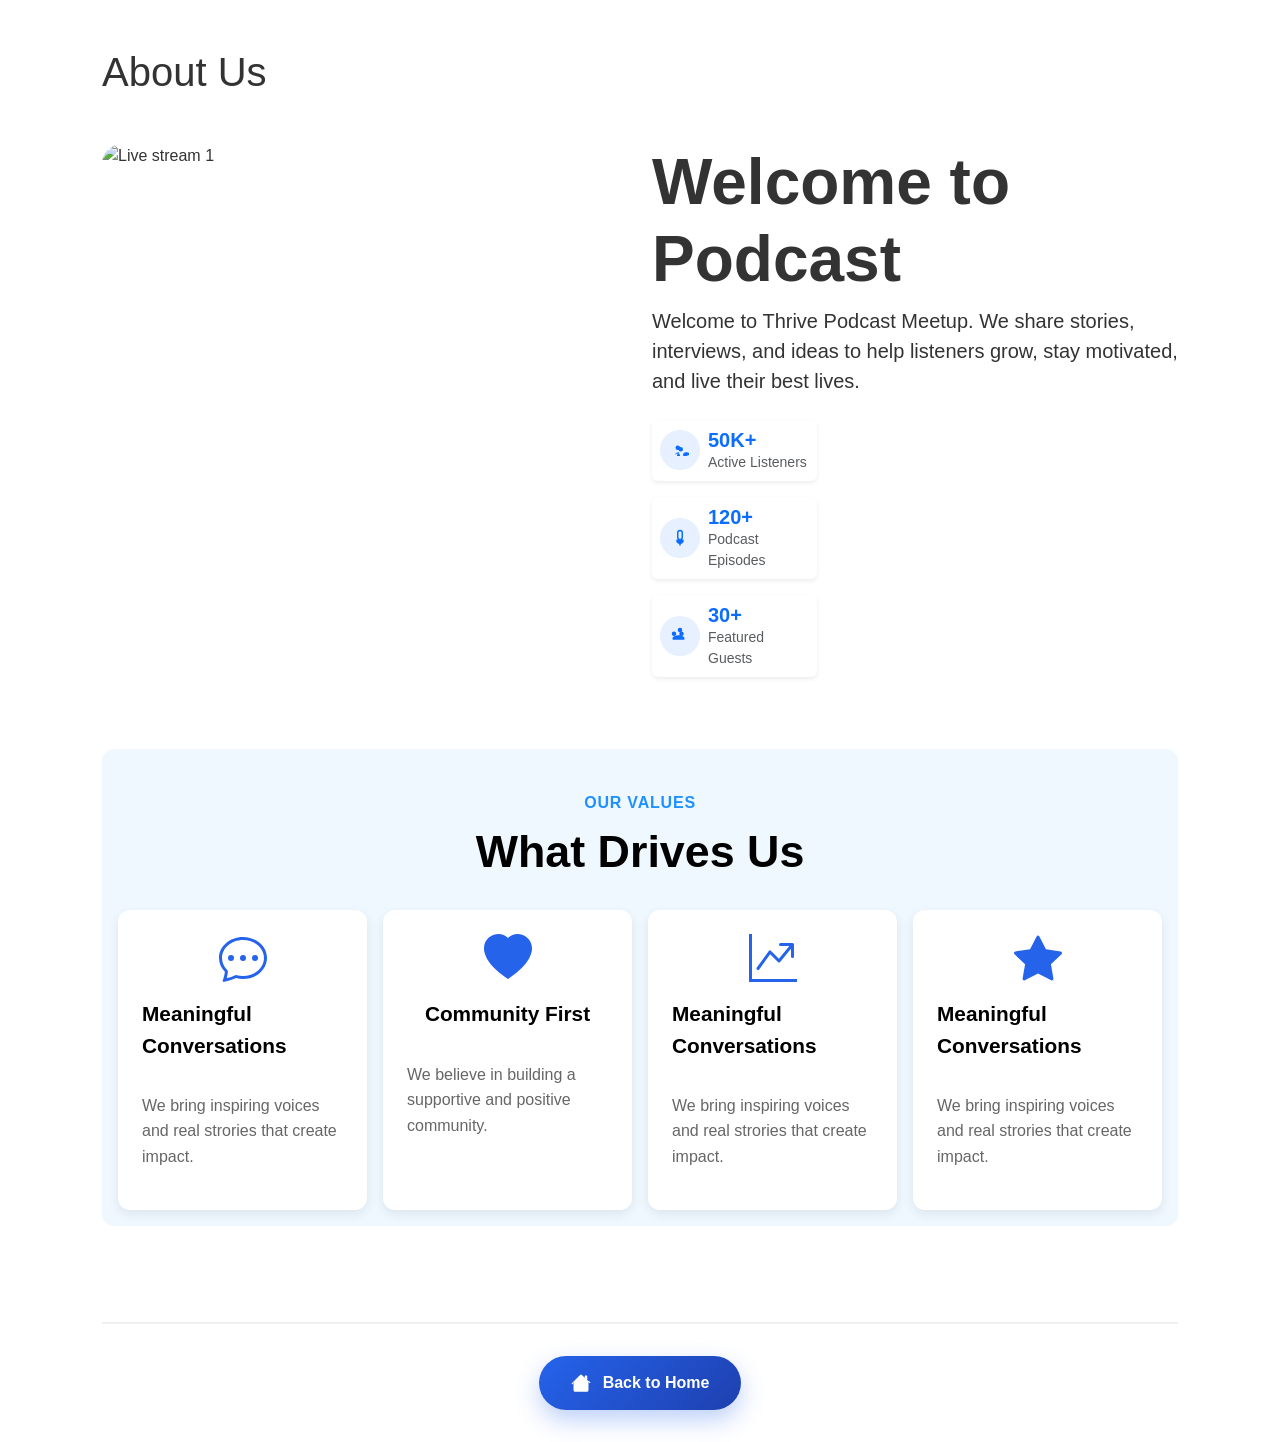
==== commit cb5efe3c: "Describe your Changes" ====
--- a/about.html
+++ b/about.html
@@ -90,10 +90,10 @@
         
                 </div>
             </div>
-            <div class="col-12">
+            <div class=" background-podcast col-12 mt-5">
                 <p class="our-text mt-4">OUR VALUES</p>
                 <p class="drives-head">What Drives Us</p>
-            <div class=" background-podcast d-flex about-values-row">
+            <div class=" d-flex about-values-row">
             <div class="container1 m-2 col-12 col-md-6 col-lg-3">
                 <svg xmlns="http://www.w3.org/2000/svg" width="30" height="30" fill="currentColor" class="bi bi-chat-dots msgicon" viewBox="0 0 16 16">
                    <path d="M5 8a1 1 0 1 1-2 0 1 1 0 0 1 2 0m4 0a1 1 0 1 1-2 0 1 1 0 0 1 2 0m3 1a1 1 0 1 0 0-2 1 1 0 0 0 0 2"/>
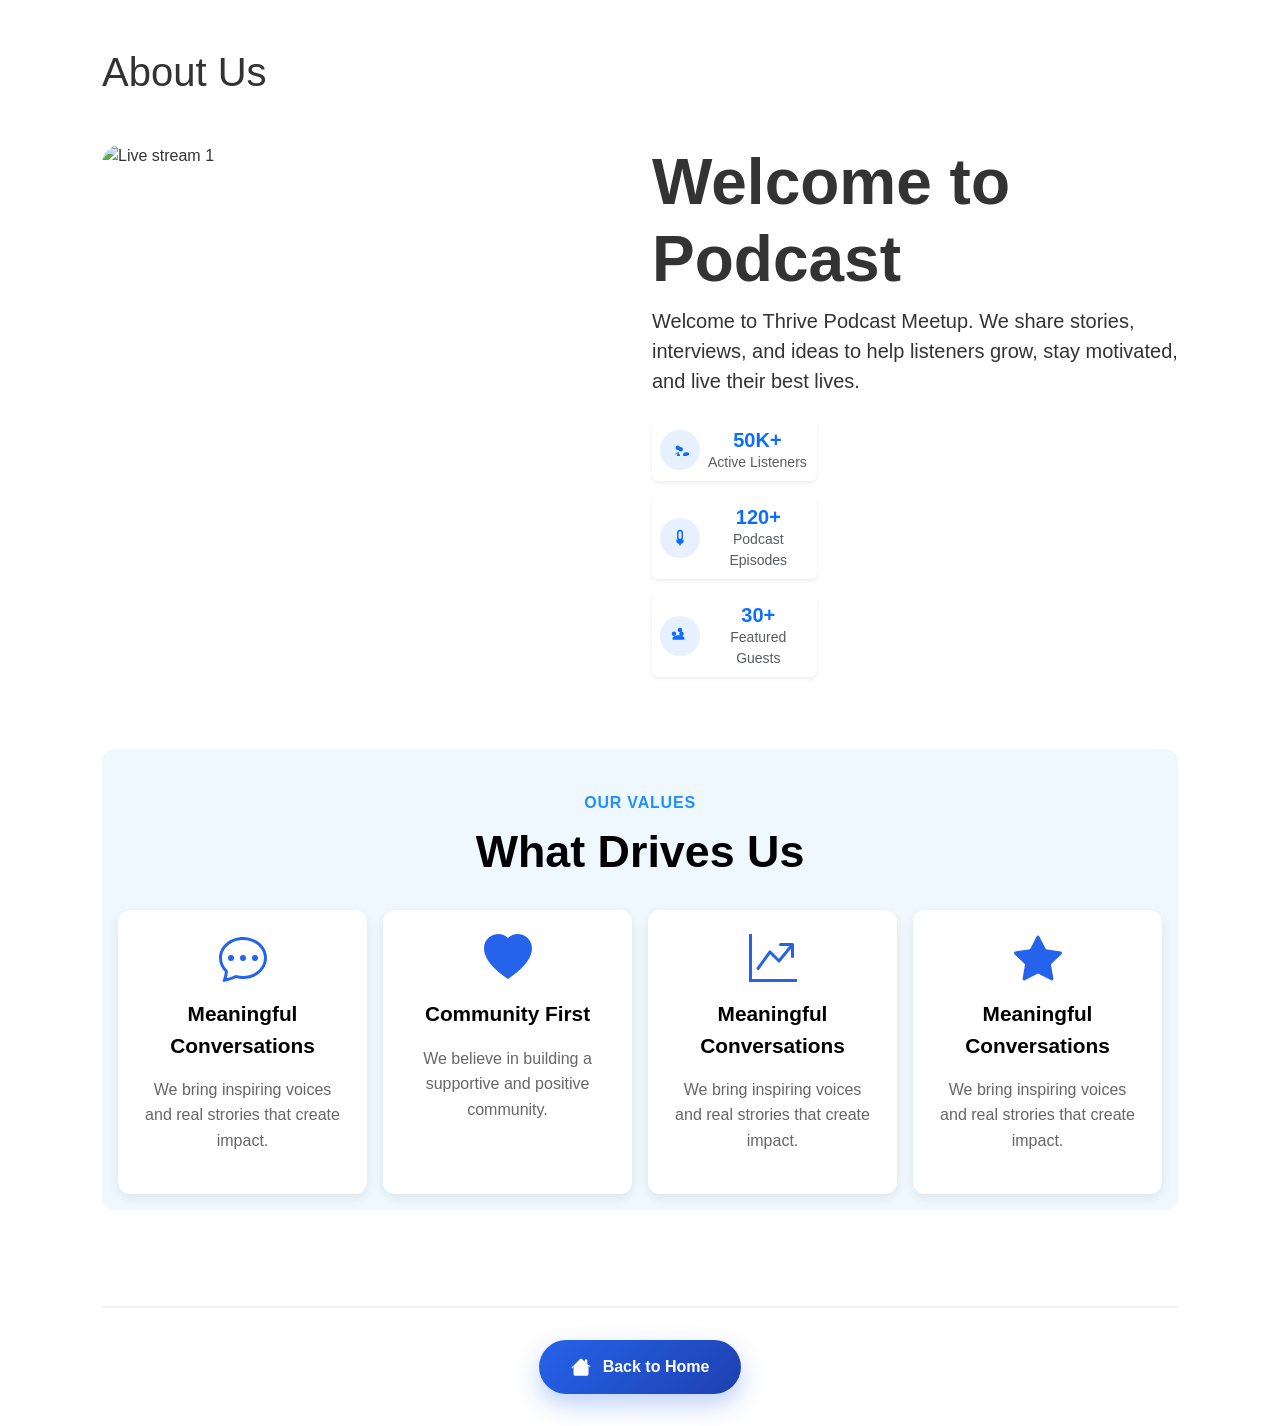
==== commit 55ee6923: "changes" ====
--- a/about.html
+++ b/about.html
@@ -49,7 +49,7 @@
                                             <path d="M16 11a3 3 0 1 0-6 0 3 3 0 0 0 6 0Zm6 8a1 1 0 0 1-1 1h-4a1 1 0 0 1-1-1 4 4 0 0 1 4-4h1a4 4 0 0 1 4 4Zm-16 0a4 4 0 0 1 4-4H10a1 1 0 0 1 1 1 1 1 0 0 1-1 1H6a1 1 0 0 1-1-1Zm6-10a3 3 0 1 0-6 0 3 3 0 0 0 6 0Zm-2 8a2 2 0 0 0-2 2v1h4v-1a2 2 0 0 0-2-2Z"/>
                                         </svg>
                                     </div>
-                                    <div>
+                                    <div class="text-center">
                                         <h5 class="mb-0 text-primary fw-bold">50K+</h5>
                                         <p class="mb-0 text-muted small">Active Listeners</p>
                                     </div>
@@ -59,12 +59,12 @@
                         <div class="m-2">
                             <div class="card shadow-sm border-0">
                                 <div class="card-body d-flex align-items-center gap-2 p-2">
-                                    <div class="bg-primary bg-opacity-10 text-primary rounded-circle d-flex align-items-center justify-content-center flex-shrink-0" style="width:2.5rem; height:2.5rem;">
+                                    <div class="ml-5 bg-primary bg-opacity-10 text-primary rounded-circle d-flex align-items-center justify-content-center flex-shrink-0" style="width:2.5rem; height:2.5rem;">
                                         <svg xmlns="http://www.w3.org/2000/svg" width="18" height="18" fill="currentColor" viewBox="0 0 24 24" aria-hidden="true">
                                             <path d="M12 1a4 4 0 0 0-4 4v6a4 4 0 0 0 8 0V5a4 4 0 0 0-4-4Zm2 10a2 2 0 0 1-4 0V5a2 2 0 0 1 4 0v6Zm-6 3a1 1 0 0 0-1 1 5 5 0 0 0 4 4.9V22h2v-2.1a5 5 0 0 0 4-4.9 1 1 0 0 0-1-1H8Z"/>
                                         </svg>
                                     </div>
-                                    <div>
+                                    <div class="text-center">
                                         <h5 class="mb-0 text-primary fw-bold">120+</h5>
                                         <p class="mb-0 text-muted small">Podcast Episodes</p>
                                     </div>
@@ -79,7 +79,7 @@
                                             <path d="M12 7a3 3 0 1 0 0-6 3 3 0 0 0 0 6Zm5 2a3 3 0 1 0-6 0 3 3 0 0 0 6 0Zm-10 0a3 3 0 1 0-6 0 3 3 0 0 0 6 0Zm3 2c-2.7 0-8 1.3-8 4v1a1 1 0 0 0 1 1h14a1 1 0 0 0 1-1v-1c0-2.7-5.3-4-8-4Z"/>
                                         </svg>
                                     </div>
-                                    <div>
+                                    <div class="text-center">
                                         <h5 class="mb-0 text-primary fw-bold">30+</h5>
                                         <p class="mb-0 text-muted small">Featured Guests</p>
                                     </div>
@@ -99,29 +99,37 @@
                    <path d="M5 8a1 1 0 1 1-2 0 1 1 0 0 1 2 0m4 0a1 1 0 1 1-2 0 1 1 0 0 1 2 0m3 1a1 1 0 1 0 0-2 1 1 0 0 0 0 2"/>
                    <path d="m2.165 15.803.02-.004c1.83-.363 2.948-.842 3.468-1.105A9 9 0 0 0 8 15c4.418 0 8-3.134 8-7s-3.582-7-8-7-8 3.134-8 7c0 1.76.743 3.37 1.97 4.6a10.4 10.4 0 0 1-.524 2.318l-.003.011a11 11 0 0 1-.244.637c-.079.186.074.394.273.362a22 22 0 0 0 .693-.125m.8-3.108a1 1 0 0 0-.287-.801C1.618 10.83 1 9.468 1 8c0-3.192 3.004-6 7-6s7 2.808 7 6-3.004 6-7 6a8 8 0 0 1-2.088-.272 1 1 0 0 0-.711.074c-.387.196-1.24.57-2.634.893a11 11 0 0 0 .398-2"/>
                 </svg>
+                <div class="text-center">
                 <p class="meaningtext">Meaningful Conversations</p>
                 <p class="webring">We bring inspiring voices and real strories that create impact.</p>
+                </div>
             </div>
             <div class="container1 m-2 col-12 col-md-6 col-lg-3">
                 <svg xmlns="http://www.w3.org/2000/svg" width="20" height="20" fill="currentColor" class="bi bi-heart-fill msgicon" viewBox="0 0 16 16">
                 <path fill-rule="evenodd" d="M8 1.314C12.438-3.248 23.534 4.735 8 15-7.534 4.736 3.562-3.248 8 1.314"/>
                 </svg>
+                <div class="text-center">
                 <p class="meaningtext">Community First</p>
                 <p class="webring">We believe in building a supportive and positive community.</p>
+                </div>
             </div>
             <div class="container1 m-2 col-12 col-md-6 col-lg-3">
                 <svg xmlns="http://www.w3.org/2000/svg" width="20" height="20" fill="currentColor" class="bi bi-graph-up-arrow msgicon" viewBox="0 0 16 16">
                  <path fill-rule="evenodd" d="M0 0h1v15h15v1H0zm10 3.5a.5.5 0 0 1 .5-.5h4a.5.5 0 0 1 .5.5v4a.5.5 0 0 1-1 0V4.9l-3.613 4.417a.5.5 0 0 1-.74.037L7.06 6.767l-3.656 5.027a.5.5 0 0 1-.808-.588l4-5.5a.5.5 0 0 1 .758-.06l2.609 2.61L13.445 4H10.5a.5.5 0 0 1-.5-.5"/>
                 </svg>
+                <div class="text-center">
                 <p class="meaningtext">Meaningful Conversations</p>
                 <p class="webring">We bring inspiring voices and real strories that create impact.</p>
+                </div>
             </div>
             <div class="container1 m-2 col-12 col-md-6 col-lg-3">
                 <svg xmlns="http://www.w3.org/2000/svg" width="20" height="20" fill="currentColor" class="bi bi-star-fill msgicon" viewBox="0 0 16 16">
-  <path d="M3.612 15.443c-.386.198-.824-.149-.746-.592l.83-4.73L.173 6.765c-.329-.314-.158-.888.283-.95l4.898-.696L7.538.792c.197-.39.73-.39.927 0l2.184 4.327 4.898.696c.441.062.612.636.282.95l-3.522 3.356.83 4.73c.078.443-.36.79-.746.592L8 13.187l-4.389 2.256z"/>
-</svg>
+                  <path d="M3.612 15.443c-.386.198-.824-.149-.746-.592l.83-4.73L.173 6.765c-.329-.314-.158-.888.283-.95l4.898-.696L7.538.792c.197-.39.73-.39.927 0l2.184 4.327 4.898.696c.441.062.612.636.282.95l-3.522 3.356.83 4.73c.078.443-.36.79-.746.592L8 13.187l-4.389 2.256z"/>
+                </svg>
+                <div class="text-center">
                 <p class="meaningtext">Meaningful Conversations</p>
                 <p class="webring">We bring inspiring voices and real strories that create impact.</p>
+                </div>
             </div>
             </div>
             </div>
